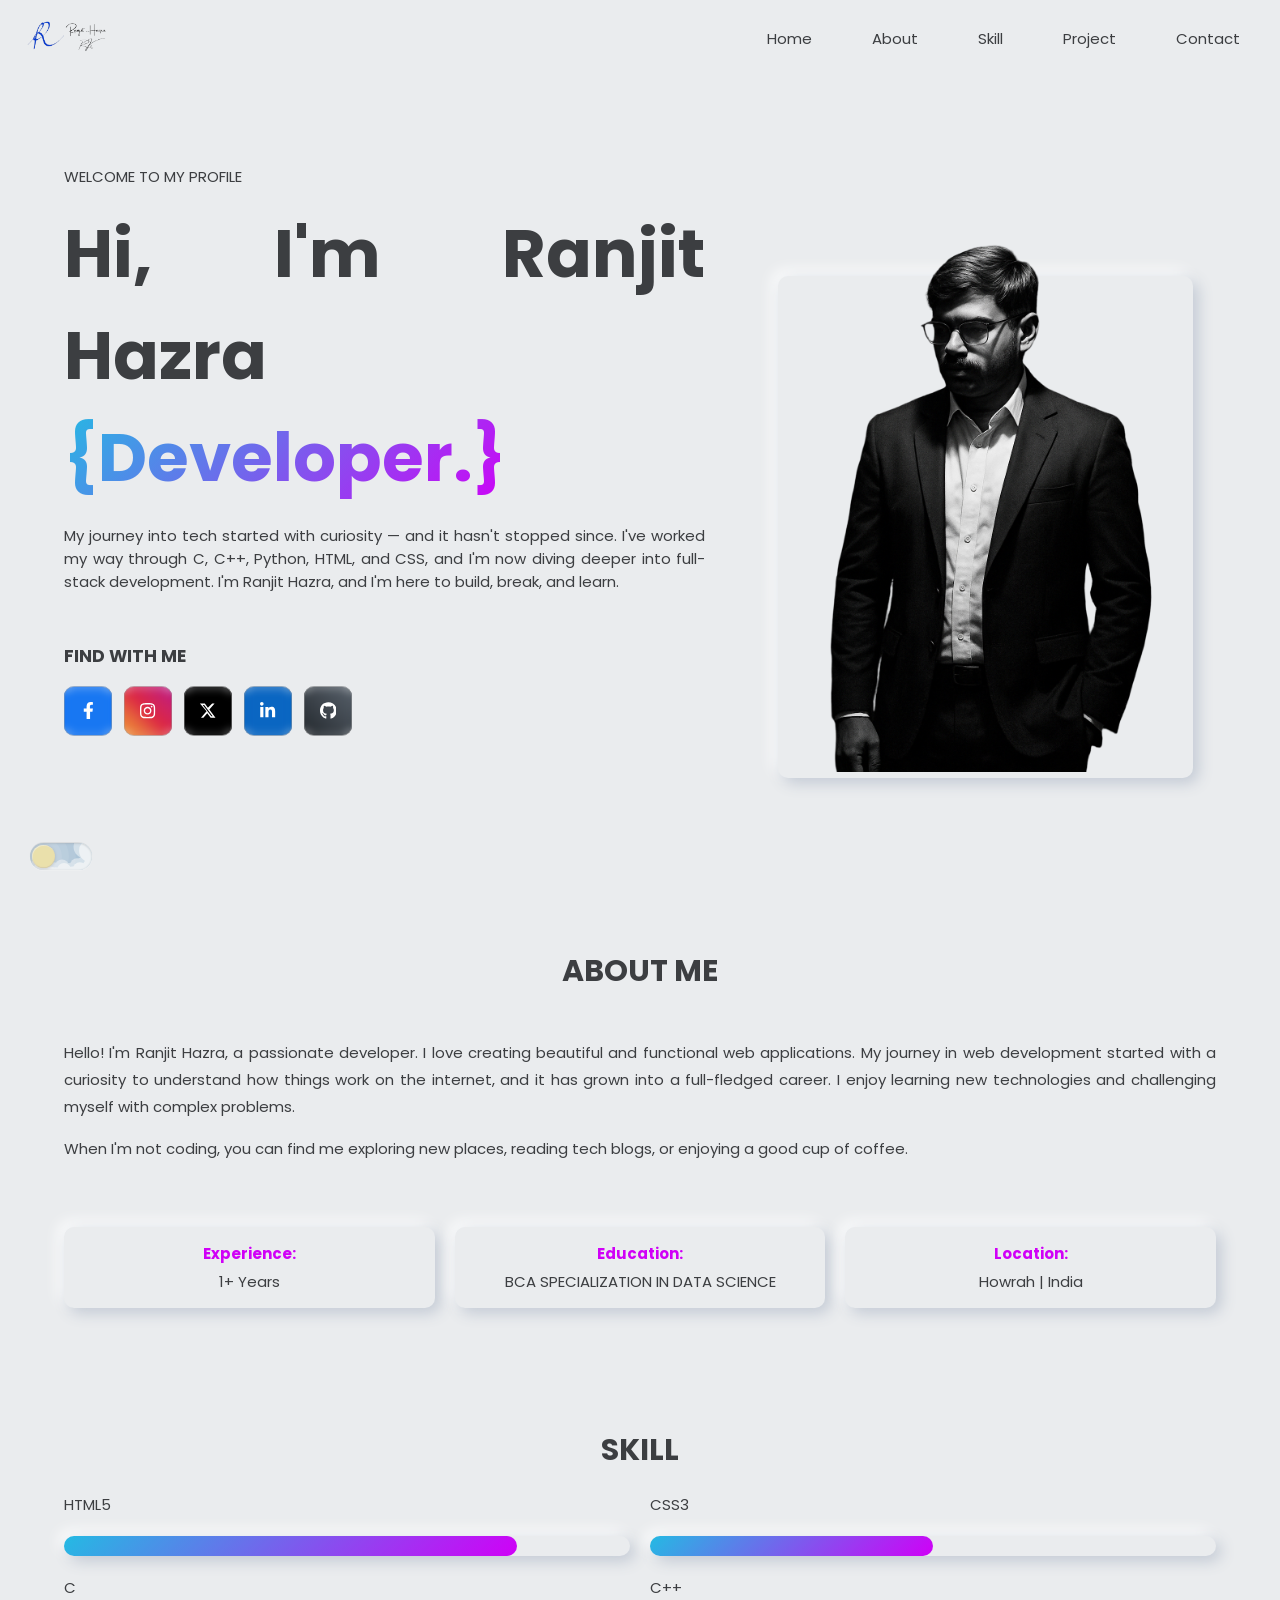
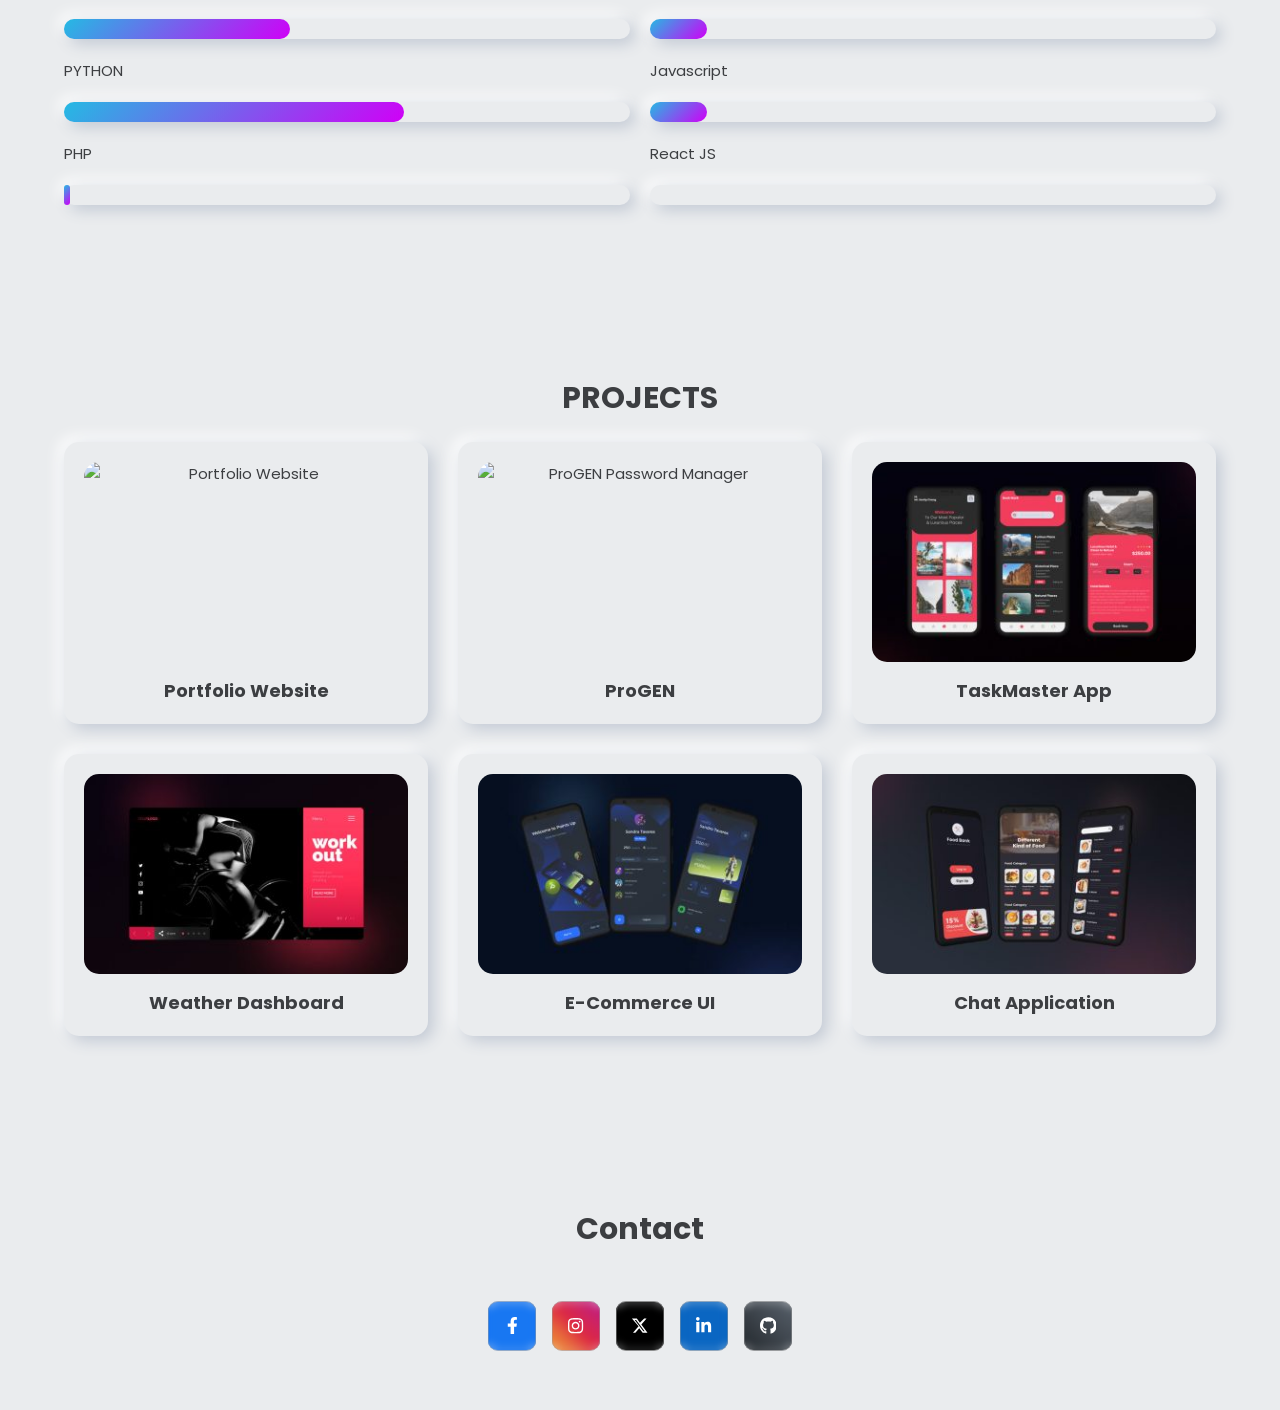
==== portfolio.html @ 5354213b "portfolio" ====
<!DOCTYPE html>
<html lang="en">

<head>
    <meta charset="UTF-8">
    <meta http-equiv="X-UA-Compatible" content="IE=edge">
    <meta name="viewport" content="width=device-width, initial-scale=1.0">
    <title>Ranjit Hazra|Portfolio</title>
    <link rel="stylesheet" href="style.css">
    <link rel="stylesheet" href="https://cdnjs.cloudflare.com/ajax/libs/font-awesome/6.3.0/css/all.min.css">
    <link href="https://unpkg.com/aos@2.3.1/dist/aos.css" rel="stylesheet">
</head>

<body>
    <!-- Preloader -->
    <div id="preloader">
        <div class="loader-wrapper">
          <span class="loader-letter">G</span>
          <span class="loader-letter">e</span>
          <span class="loader-letter">n</span>
          <span class="loader-letter">e</span>
          <span class="loader-letter">r</span>
          <span class="loader-letter">a</span>
          <span class="loader-letter">t</span>
          <span class="loader-letter">i</span>
          <span class="loader-letter">n</span>
          <span class="loader-letter">g</span>

          <div class="loader"></div>
        </div>
    </div>

    <!-- Theme Toggle -->
    <div class="theme-toggle-wrapper">
        <label class="theme-switch">
          <input type="checkbox" class="theme-switch__checkbox" id="theme-checkbox">
          <div class="theme-switch__container">
            <div class="theme-switch__clouds"></div>
            <div class="theme-switch__stars-container">
              <svg xmlns="http://www.w3.org/2000/svg" viewBox="0 0 144 55" fill="none">
                <path fill-rule="evenodd" clip-rule="evenodd" d="M135.831 3.00688C135.055 3.85027 134.111 4.29946 133 4.35447C134.111 4.40947 135.055 4.85867 135.831 5.71123C136.607 6.55462 136.996 7.56303 136.996 8.72727C136.996 7.95722 137.172 7.25134 137.525 6.59129C137.886 5.93124 138.372 5.39954 138.98 5.00535C139.598 4.60199 140.268 4.39114 141 4.35447C139.88 4.2903 138.936 3.85027 138.16 3.00688C137.384 2.16348 136.996 1.16425 136.996 0C136.996 1.16425 136.607 2.16348 135.831 3.00688ZM31 23.3545C32.1114 23.2995 33.0551 22.8503 33.8313 22.0069C34.6075 21.1635 34.9956 20.1642 34.9956 19C34.9956 20.1642 35.3837 21.1635 36.1599 22.0069C36.9361 22.8503 37.8798 23.2903 39 23.3545C38.2679 23.3911 37.5976 23.602 36.9802 24.0053C36.3716 24.3995 35.8864 24.9312 35.5248 25.5913C35.172 26.2513 34.9956 26.9572 34.9956 27.7273C34.9956 26.563 34.6075 25.5546 33.8313 24.7112C33.0551 23.8587 32.1114 23.4095 31 23.3545ZM0 36.3545C1.11136 36.2995 2.05513 35.8503 2.83131 35.0069C3.6075 34.1635 3.99559 33.1642 3.99559 32C3.99559 33.1642 4.38368 34.1635 5.15987 35.0069C5.93605 35.8503 6.87982 36.2903 8 36.3545C7.26792 36.3911 6.59757 36.602 5.98015 37.0053C5.37155 37.3995 4.88644 37.9312 4.52481 38.5913C4.172 39.2513 3.99559 39.9572 3.99559 40.7273C3.99559 39.563 3.6075 38.5546 2.83131 37.7112C2.05513 36.8587 1.11136 36.4095 0 36.3545ZM56.8313 24.0069C56.0551 24.8503 55.1114 25.2995 54 25.3545C55.1114 25.4095 56.0551 25.8587 56.8313 26.7112C57.6075 27.5546 57.9956 28.563 57.9956 29.7273C57.9956 28.9572 58.172 28.2513 58.5248 27.5913C58.8864 26.9312 59.3716 26.3995 59.9802 26.0053C60.5976 25.602 61.2679 25.3911 62 25.3545C60.8798 25.2903 59.9361 24.8503 59.1599 24.0069C58.3837 23.1635 57.9956 22.1642 57.9956 21C57.9956 22.1642 57.6075 23.1635 56.8313 24.0069ZM81 25.3545C82.1114 25.2995 83.0551 24.8503 83.8313 24.0069C84.6075 23.1635 84.9956 22.1642 84.9956 21C84.9956 22.1642 85.3837 23.1635 86.1599 24.0069C86.9361 24.8503 87.8798 25.2903 89 25.3545C88.2679 25.3911 87.5976 25.602 86.9802 26.0053C86.3716 26.3995 85.8864 26.9312 85.5248 27.5913C85.172 28.2513 84.9956 28.9572 84.9956 29.7273C84.9956 28.563 84.6075 27.5546 83.8313 26.7112C83.0551 25.8587 82.1114 25.4095 81 25.3545ZM136 36.3545C137.111 36.2995 138.055 35.8503 138.831 35.0069C139.607 34.1635 139.996 33.1642 139.996 32C139.996 33.1642 140.384 34.1635 141.16 35.0069C141.936 35.8503 142.88 36.2903 144 36.3545C143.268 36.3911 142.598 36.602 141.98 37.0053C141.372 37.3995 140.886 37.9312 140.525 38.5913C140.172 39.2513 139.996 39.9572 139.996 40.7273C139.996 39.563 139.607 38.5546 138.831 37.7112C138.055 36.8587 137.111 36.4095 136 36.3545ZM101.831 49.0069C101.055 49.8503 100.111 50.2995 99 50.3545C100.111 50.4095 101.055 50.8587 101.831 51.7112C102.607 52.5546 102.996 53.563 102.996 54.7273C102.996 53.9572 103.172 53.2513 103.525 52.5913C103.886 51.9312 104.372 51.3995 104.98 51.0053C105.598 50.602 106.268 50.3911 107 50.3545C105.88 50.2903 104.936 49.8503 104.16 49.0069C103.384 48.1635 102.996 47.1642 102.996 46C102.996 47.1642 102.607 48.1635 101.831 49.0069Z" fill="currentColor"></path>
              </svg>
            </div>
            <div class="theme-switch__circle-container">
              <div class="theme-switch__sun-moon-container">
                <div class="theme-switch__moon">
                  <div class="theme-switch__spot"></div>
                  <div class="theme-switch__spot"></div>
                  <div class="theme-switch__spot"></div>
                </div>
              </div>
            </div>
          </div>
        </label>
    </div>

    <header>
        <div class="logo">
            <img src="Ranjit_Hazra_RK__Flyers__Landscape__-removebg-preview.png"
                alt="logo">
        </div>
        <div class="navDiv">
            <label for="menu">
                <i class="fa-solid fa-bars"></i>
            </label>
        </div>
        <input type="checkbox" id="menu">
        <ul class="nav">
            <label for="menu">
                <i class="fa-solid fa-xmark"></i>
            </label>
            <li><a href="#home">Home</a></li>
            <li><a href="#about">About</a></li>
            <li><a href="#skill">Skill</a></li>
            <li><a href="#project">Project</a></li>
            <li><a href="#contact">Contact</a></li>
        </ul>
    </header>

    <div class="container">
        <div class="banner" id="home">
            <div class="content">
                <p>WELCOME TO MY PROFILE</p>
                <h1>
                    Hi, I'm Ranjit Hazra <br />
                    <div class="gradientText">
                        <div class="job" data-job1="{Developer.}" data-job2="{BackEnd.}" data-job3="{FrontEnd.}"></div>
                    </div>
                </h1>
                <p>
                    My journey into tech started with curiosity — and it hasn't stopped since. I've worked my way through C, C++, Python, HTML, and CSS, and I'm now diving deeper into full-stack development. I'm Ranjit Hazra, and I'm here to build, break, and learn.
                </p>
                <div class="find">
                    <h3>FIND WITH ME</h3>
                    <div class="social-buttons">

                        <!-- Facebook -->
                        <a href="https://www.facebook.com/profile.php?id=100039845799332" target="_blank">
                            <button class="SBtn fb">
                                <span class="sCont">
                                    <svg fill="white" viewBox="0 0 320 512" height="1.3em" xmlns="http://www.w3.org/2000/svg">
                                        <path d="M279.14 288l14.22-92.66h-88.91V133.47c0-25.35 12.42-50.06 52.24-50.06H293V6.26S259.5 0 227.36 0c-73.22 0-121.08 44.38-121.08 124.72v70.62H22.89V288h83.39v224h102.77V288z"/>
                                    </svg>
                                </span>
                                <span class="sBG"></span>
                            </button>
                        </a>

                        <!-- Instagram -->
                        <a href="https://www.instagram.com/rednarock" target="_blank">
                            <button class="SBtn ig">
                                <span class="sCont">
                                    <svg fill="white" viewBox="0 0 448 512" height="1.3em" xmlns="http://www.w3.org/2000/svg">
                                        <path d="M224.1 141c-63.6 0-114.9 51.3-114.9 114.9s51.3 114.9 114.9 114.9S339 319.5 339 255.9 287.7 141 224.1 141zm0 189.6c-41.1 0-74.7-33.5-74.7-74.7s33.5-74.7 74.7-74.7 74.7 33.5 74.7 74.7-33.6 74.7-74.7 74.7zm146.4-194.3c0 14.9-12 26.8-26.8 26.8-14.9 0-26.8-12-26.8-26.8s12-26.8 26.8-26.8 26.8 12 26.8 26.8zm76.1 27.2c-1.7-35.9-9.9-67.7-36.2-93.9-26.2-26.2-58-34.4-93.9-36.2-37-2.1-147.9-2.1-184.9 0-35.8 1.7-67.6 9.9-93.9 36.1s-34.4 58-36.2 93.9c-2.1 37-2.1 147.9 0 184.9 1.7 35.9 9.9 67.7 36.2 93.9s58 34.4 93.9 36.2c37 2.1 147.9 2.1 184.9 0 35.9-1.7 67.7-9.9 93.9-36.2 26.2-26.2 34.4-58 36.2-93.9 2.1-37 2.1-147.8 0-184.8zM398.8 388c-7.8 19.6-22.9 34.7-42.6 42.6-29.5 11.7-99.5 9-132.1 9s-102.7 2.6-132.1-9c-19.6-7.8-34.7-22.9-42.6-42.6-11.7-29.5-9-99.5-9-132.1s-2.6-102.7 9-132.1c7.8-19.6 22.9-34.7 42.6-42.6 29.5-11.7 99.5-9 132.1-9s102.7-2.6 132.1 9c19.6 7.8 34.7 22.9 42.6 42.6 11.7 29.5 9 99.5 9 132.1s2.7 102.7-9 132.1z"/>
                                    </svg>
                                </span>
                                <span class="sBG"></span>
                            </button>
                        </a>

                        <!-- X (Twitter) -->
                        <a href="https://x.com/anyuse069" target="_blank">
                            <button class="SBtn xtwt">
                                <span class="sCont">
                                    <svg fill="white" viewBox="0 0 24 24" height="1.3em" xmlns="http://www.w3.org/2000/svg">
                                        <path d="M18.244 2.25h3.308l-7.227 8.26 8.502 11.24H16.17l-4.714-6.231-5.401 6.231H2.744l7.73-8.835L1.254 2.25H8.08l4.253 5.622 5.911-5.622zm-1.161 17.52h1.833L7.084 4.126H5.117z"/>
                                    </svg>
                                </span>
                                <span class="sBG"></span>
                            </button>
                        </a>

                        <!-- LinkedIn -->
                        <a href="https://www.linkedin.com/in/ranjit-hazra-64b341323" target="_blank">
                            <button class="SBtn li">
                                <span class="sCont">
                                    <svg fill="white" viewBox="0 0 448 512" height="1.3em" xmlns="http://www.w3.org/2000/svg">
                                        <path d="M100.28 448H7.4V148.9h92.88zM53.79 108.1C24.09 108.1 0 83.5 0 53.8a53.79 53.79 0 0 1 107.58 0c0 29.7-24.1 54.3-53.79 54.3zM447.9 448h-92.68V302.4c0-34.7-.7-79.2-48.29-79.2-48.29 0-55.69 37.7-55.69 76.7V448h-92.78V148.9h89.08v40.8h1.3c12.4-23.5 42.69-48.3 87.88-48.3 94 0 111.28 61.9 111.28 142.3V448z"/>
                                    </svg>
                                </span>
                                <span class="sBG"></span>
                            </button>
                        </a>

                        <!-- GitHub -->
                        <a href="https://github.com/rednarock016" target="_blank">
                            <button class="SBtn gh">
                                <span class="sCont">
                                    <svg fill="white" viewBox="0 0 496 512" height="1.3em" xmlns="http://www.w3.org/2000/svg">
                                        <path d="M165.9 397.4c0 2-2.3 3.6-5.2 3.6-3.3.3-5.6-1.3-5.6-3.6 0-2 2.3-3.6 5.2-3.6 3-.3 5.6 1.3 5.6 3.6zm-31.1-4.5c-.7 2 1.3 4.3 4.3 4.9 2.6 1 5.6 0 6.2-2s-1.3-4.3-4.3-5.2c-2.6-.7-5.5.3-6.2 2.3zm44.2-1.7c-2.9.7-4.9 2.6-4.6 4.9.3 2 2.9 3.3 5.9 2.6 2.9-.7 4.9-2.6 4.6-4.6-.3-1.9-3-3.2-5.9-2.9zM244.8 8C106.1 8 0 113.3 0 252c0 110.9 69.8 205.8 169.5 239.2 12.8 2.3 17.3-5.6 17.3-12.1 0-6.2-.3-40.4-.3-61.4 0 0-70 15-84.7-29.8 0 0-11.4-29.1-27.8-36.6 0 0-22.9-15.7 1.6-15.4 0 0 24.9 2 38.6 25.8 21.9 38.6 58.6 27.5 72.9 20.9 2.3-16 8.8-27.1 16-33.7-55.9-6.2-112.3-14.3-112.3-110.5 0-27.5 7.6-41.3 23.6-58.9-2.6-6.5-11.1-33.3 2.6-67.9 20.9-6.5 69 27 69 27 20-5.6 41.5-8.5 62.8-8.5s42.8 2.9 62.8 8.5c0 0 48.1-33.6 69-27 13.7 34.7 5.2 61.4 2.6 67.9 16 17.7 25.8 31.5 25.8 58.9 0 96.5-58.9 104.2-114.8 110.5 9.2 7.9 17 22.9 17 46.4 0 33.7-.3 75.4-.3 83.6 0 6.5 4.6 14.4 17.3 12.1C428.2 457.8 496 362.9 496 252 496 113.3 383.5 8 244.8 8z"/>
                                    </svg>
                                </span>
                                <span class="sBG"></span>
                            </button>
                        </a>

                    </div>
                </div>
            </div>
            <div class="avatar">
                <img src="Profile pic.png" alt="Profile image">
            </div>
        </div>

        <div id="about" class="about-section">
            <h1 class="title">ABOUT ME</h1>
            <div class="about-content">
                <div class="about-text">
                    <p>
                        Hello! I'm Ranjit Hazra, a passionate developer. I love creating beautiful and functional web applications. 
                        My journey in web development started with a curiosity to understand how things work on the internet, 
                        and it has grown into a full-fledged career. I enjoy learning new technologies and challenging myself with complex problems.
                    </p>
                    <p>
                        When I'm not coding, you can find me exploring new places, reading tech blogs, or enjoying a good cup of coffee.
                    </p>
                </div>
                <div class="about-details">
                    <div class="detail-item">
                        <strong>Experience:</strong> <span>1+ Years</span>
                    </div>
                    <div class="detail-item">
                        <strong>Education:</strong> <span>BCA SPECIALIZATION IN DATA SCIENCE</span>
                    </div>
                    <div class="detail-item">
                        <strong>Location:</strong> <span>Howrah | India</span>
                    </div>
                </div>
            </div>
        </div>

        <div id="skill">
            <h1 class="title">SKILL</h1>
            <div class="listSkill">
                <div class="item">
                    <div class="name">HTML5</div>
                    <div class="evaluate" style="--point:80%"></div>
                </div>
                <div class="item">
                    <div class="name">CSS3</div>
                    <div class="evaluate" style="--point:50%"></div>
                </div>
                <div class="item">
                    <div class="name">C</div>
                    <div class="evaluate" style="--point:40%"></div>
                </div>
                <div class="item">
                    <div class="name">C++</div>
                    <div class="evaluate" style="--point:10%"></div>
                </div>
                <div class="item">
                    <div class="name">PYTHON</div>
                    <div class="evaluate" style="--point:60%"></div>
                </div>
                <div class="item">
                    <div class="name">Javascript</div>
                    <div class="evaluate" style="--point:10%"></div>
                </div>
                <div class="item">
                    <div class="name">PHP</div>
                    <div class="evaluate" style="--point:01%"></div>
                </div>
                <div class="item">
                    <div class="name">React JS</div>
                    <div class="evaluate" style="--point:00%"></div>
                </div>
            </div>
        </div>
        <div id="project" data-aos="fade-up">
            <h1 class="title">PROJECTS</h1>
            <div class="listProject">
                <div class="item" data-aos="zoom-in" data-aos-delay="100">
                    <img src="Prortfolio website.png" alt="Portfolio Website">
                    <div class="name">Portfolio Website</div>
                    <div class="overlay">
                        <p class="project-desc">A personal portfolio built to showcase my skills and projects.</p>
                        <div class="tech-stack">
                            <span>HTML5</span>
                            <span>CSS3</span>
                            <span>JS</span>
                        </div>
                        <div class="project-links">
                            <a href="#" target="_blank"><i class="fa-solid fa-arrow-up-right-from-square"></i></a>
                            <a href="#" target="_blank"><i class="fa-brands fa-github"></i></a>
                        </div>
                    </div>
                </div>
                <div class="item" data-aos="zoom-in" data-aos-delay="200">
                    <img src="ProGEN.png" alt="ProGEN Password Manager">
                    <div class="name">ProGEN</div>
                    <div class="overlay">
                        <p class="project-desc">A secure password generator and manager to safely store your credentials.</p>
                        <div class="tech-stack">
                            <span>Python</span>
                            <span>HTml</span><br>
                            <span>CSS</span>
                            <span>JavaScript</span>
                            <span>Flask</span>
                        </div>
                        <div class="project-links">
                            <a href="#" target="_blank"><i class="fa-solid fa-arrow-up-right-from-square"></i></a>
                            <a href="#" target="_blank"><i class="fa-brands fa-github"></i></a>
                        </div>
                    </div>
                </div>
                <div class="item" data-aos="zoom-in" data-aos-delay="300">
                    <img src="img3.jpg" alt="TaskMaster App">
                    <div class="name">TaskMaster App</div>
                    <div class="overlay">
                        <p class="project-desc">A productivity app to manage daily tasks efficiently.</p>
                        <div class="tech-stack">
                            <span>Python</span>
                            <span>Django</span>
                        </div>
                        <div class="project-links">
                            <a href="#" target="_blank"><i class="fa-solid fa-arrow-up-right-from-square"></i></a>
                            <a href="#" target="_blank"><i class="fa-brands fa-github"></i></a>
                        </div>
                    </div>
                </div>
                <div class="item" data-aos="zoom-in" data-aos-delay="400">
                    <img src="img4.jpg" alt="Weather Dashboard">
                    <div class="name">Weather Dashboard</div>
                    <div class="overlay">
                        <p class="project-desc">Real-time weather application consuming public APIs.</p>
                        <div class="tech-stack">
                            <span>JavaScript</span>
                            <span>API</span>
                        </div>
                        <div class="project-links">
                            <a href="#" target="_blank"><i class="fa-solid fa-arrow-up-right-from-square"></i></a>
                            <a href="#" target="_blank"><i class="fa-brands fa-github"></i></a>
                        </div>
                    </div>
                </div>
                <div class="item" data-aos="zoom-in" data-aos-delay="500">
                    <img src="img5.jpg" alt="E-Commerce UI">
                    <div class="name">E-Commerce UI</div>
                    <div class="overlay">
                        <p class="project-desc">Modern and responsive frontend for an online store.</p>
                        <div class="tech-stack">
                            <span>HTML5</span>
                            <span>Tailwind</span>
                        </div>
                        <div class="project-links">
                            <a href="#" target="_blank"><i class="fa-solid fa-arrow-up-right-from-square"></i></a>
                            <a href="#" target="_blank"><i class="fa-brands fa-github"></i></a>
                        </div>
                    </div>
                </div>
                <div class="item" data-aos="zoom-in" data-aos-delay="600">
                    <img src="img6.jpg" alt="Chat Application">
                    <div class="name">Chat Application</div>
                    <div class="overlay">
                        <p class="project-desc">Real-time messaging platform with web sockets.</p>
                        <div class="tech-stack">
                            <span>React</span>
                            <span>Socket.IO</span>
                        </div>
                        <div class="project-links">
                            <a href="#" target="_blank"><i class="fa-solid fa-arrow-up-right-from-square"></i></a>
                            <a href="#" target="_blank"><i class="fa-brands fa-github"></i></a>
                        </div>
                    </div>
                </div>
            </div>
        </div>
        <div id="contact">
            <h1 class="title">Contact</h1>
            <div class="contact-social">

                <!-- Facebook -->
                <a href="https://www.facebook.com/profile.php?id=100039845799332" target="_blank">
                    <button class="SBtn fb">
                        <span class="sCont">
                            <svg fill="white" viewBox="0 0 320 512" height="1.3em" xmlns="http://www.w3.org/2000/svg">
                                <path d="M279.14 288l14.22-92.66h-88.91V133.47c0-25.35 12.42-50.06 52.24-50.06H293V6.26S259.5 0 227.36 0c-73.22 0-121.08 44.38-121.08 124.72v70.62H22.89V288h83.39v224h102.77V288z"/>
                            </svg>
                        </span>
                        <span class="sBG"></span>
                    </button>
                </a>

                <!-- Instagram -->
                <a href="https://www.instagram.com/rednarock" target="_blank">
                    <button class="SBtn ig">
                        <span class="sCont">
                            <svg fill="white" viewBox="0 0 448 512" height="1.3em" xmlns="http://www.w3.org/2000/svg">
                                <path d="M224.1 141c-63.6 0-114.9 51.3-114.9 114.9s51.3 114.9 114.9 114.9S339 319.5 339 255.9 287.7 141 224.1 141zm0 189.6c-41.1 0-74.7-33.5-74.7-74.7s33.5-74.7 74.7-74.7 74.7 33.5 74.7 74.7-33.6 74.7-74.7 74.7zm146.4-194.3c0 14.9-12 26.8-26.8 26.8-14.9 0-26.8-12-26.8-26.8s12-26.8 26.8-26.8 26.8 12 26.8 26.8zm76.1 27.2c-1.7-35.9-9.9-67.7-36.2-93.9-26.2-26.2-58-34.4-93.9-36.2-37-2.1-147.9-2.1-184.9 0-35.8 1.7-67.6 9.9-93.9 36.1s-34.4 58-36.2 93.9c-2.1 37-2.1 147.9 0 184.9 1.7 35.9 9.9 67.7 36.2 93.9s58 34.4 93.9 36.2c37 2.1 147.9 2.1 184.9 0 35.9-1.7 67.7-9.9 93.9-36.2 26.2-26.2 34.4-58 36.2-93.9 2.1-37 2.1-147.8 0-184.8zM398.8 388c-7.8 19.6-22.9 34.7-42.6 42.6-29.5 11.7-99.5 9-132.1 9s-102.7 2.6-132.1-9c-19.6-7.8-34.7-22.9-42.6-42.6-11.7-29.5-9-99.5-9-132.1s-2.6-102.7 9-132.1c7.8-19.6 22.9-34.7 42.6-42.6 29.5-11.7 99.5-9 132.1-9s102.7-2.6 132.1 9c19.6 7.8 34.7 22.9 42.6 42.6 11.7 29.5 9 99.5 9 132.1s2.7 102.7-9 132.1z"/>
                            </svg>
                        </span>
                        <span class="sBG"></span>
                    </button>
                </a>

                <!-- X (Twitter) -->
                <a href="https://x.com/anyuse069" target="_blank">
                    <button class="SBtn xtwt">
                        <span class="sCont">
                            <svg fill="white" viewBox="0 0 24 24" height="1.3em" xmlns="http://www.w3.org/2000/svg">
                                <path d="M18.244 2.25h3.308l-7.227 8.26 8.502 11.24H16.17l-4.714-6.231-5.401 6.231H2.744l7.73-8.835L1.254 2.25H8.08l4.253 5.622 5.911-5.622zm-1.161 17.52h1.833L7.084 4.126H5.117z"/>
                            </svg>
                        </span>
                        <span class="sBG"></span>
                    </button>
                </a>

                <!-- LinkedIn -->
                <a href="https://www.linkedin.com/in/ranjit-hazra-64b341323" target="_blank">
                    <button class="SBtn li">
                        <span class="sCont">
                            <svg fill="white" viewBox="0 0 448 512" height="1.3em" xmlns="http://www.w3.org/2000/svg">
                                <path d="M100.28 448H7.4V148.9h92.88zM53.79 108.1C24.09 108.1 0 83.5 0 53.8a53.79 53.79 0 0 1 107.58 0c0 29.7-24.1 54.3-53.79 54.3zM447.9 448h-92.68V302.4c0-34.7-.7-79.2-48.29-79.2-48.29 0-55.69 37.7-55.69 76.7V448h-92.78V148.9h89.08v40.8h1.3c12.4-23.5 42.69-48.3 87.88-48.3 94 0 111.28 61.9 111.28 142.3V448z"/>
                            </svg>
                        </span>
                        <span class="sBG"></span>
                    </button>
                </a>

                <!-- GitHub -->
                <a href="https://github.com/rednarock016" target="_blank">
                    <button class="SBtn gh">
                        <span class="sCont">
                            <svg fill="white" viewBox="0 0 496 512" height="1.3em" xmlns="http://www.w3.org/2000/svg">
                                <path d="M165.9 397.4c0 2-2.3 3.6-5.2 3.6-3.3.3-5.6-1.3-5.6-3.6 0-2 2.3-3.6 5.2-3.6 3-.3 5.6 1.3 5.6 3.6zm-31.1-4.5c-.7 2 1.3 4.3 4.3 4.9 2.6 1 5.6 0 6.2-2s-1.3-4.3-4.3-5.2c-2.6-.7-5.5.3-6.2 2.3zm44.2-1.7c-2.9.7-4.9 2.6-4.6 4.9.3 2 2.9 3.3 5.9 2.6 2.9-.7 4.9-2.6 4.6-4.6-.3-1.9-3-3.2-5.9-2.9zM244.8 8C106.1 8 0 113.3 0 252c0 110.9 69.8 205.8 169.5 239.2 12.8 2.3 17.3-5.6 17.3-12.1 0-6.2-.3-40.4-.3-61.4 0 0-70 15-84.7-29.8 0 0-11.4-29.1-27.8-36.6 0 0-22.9-15.7 1.6-15.4 0 0 24.9 2 38.6 25.8 21.9 38.6 58.6 27.5 72.9 20.9 2.3-16 8.8-27.1 16-33.7-55.9-6.2-112.3-14.3-112.3-110.5 0-27.5 7.6-41.3 23.6-58.9-2.6-6.5-11.1-33.3 2.6-67.9 20.9-6.5 69 27 69 27 20-5.6 41.5-8.5 62.8-8.5s42.8 2.9 62.8 8.5c0 0 48.1-33.6 69-27 13.7 34.7 5.2 61.4 2.6 67.9 16 17.7 25.8 31.5 25.8 58.9 0 96.5-58.9 104.2-114.8 110.5 9.2 7.9 17 22.9 17 46.4 0 33.7-.3 75.4-.3 83.6 0 6.5 4.6 14.4 17.3 12.1C428.2 457.8 496 362.9 496 252 496 113.3 383.5 8 244.8 8z"/>
                            </svg>
                        </span>
                        <span class="sBG"></span>
                    </button>
                </a>

            </div>
        </div>
    </div>

    <!-- Back to Top Button -->
    <a href="#home" id="back-to-top" class="back-to-top">
        <i class="fa-solid fa-arrow-up"></i>
    </a>

    <!-- AOS JS -->
    <script src="https://unpkg.com/aos@2.3.1/dist/aos.js"></script>
    <!-- Custom Scripts -->
    <script>
        // Initialize AOS
        AOS.init({
            duration: 800,
            once: true,
            offset: 100,
        });

        // Preloader
        window.addEventListener('load', () => {
            const preloader = document.getElementById('preloader');
            if(preloader) {
                preloader.style.opacity = '0';
                setTimeout(() => {
                    preloader.style.display = 'none';
                }, 500);
            }
        });

        // Theme Toggle Logic
        const themeCheckbox = document.getElementById('theme-checkbox');
        
        // Determine saved theme or default
        const savedTheme = localStorage.getItem('theme');
        if (savedTheme === 'dark') {
            document.body.classList.add('dark-mode');
            themeCheckbox.checked = true;
        }

        themeCheckbox.addEventListener('change', () => {
            document.body.classList.toggle('dark-mode');
            if (document.body.classList.contains('dark-mode')) {
                localStorage.setItem('theme', 'dark');
            } else {
                localStorage.setItem('theme', 'light');
            }
        });

        // Back to Top Button visibility
        const backToTopBtn = document.getElementById('back-to-top');
        window.addEventListener('scroll', () => {
            if (window.scrollY > 300) {
                backToTopBtn.classList.add('show');
            } else {
                backToTopBtn.classList.remove('show');
            }
        });
    </script>
</body>

</html>
---- style.css ----
@import url('https://fonts.googleapis.com/css2?family=Poppins:wght@200;300;400;500;600&display=swap');
html{
    scroll-behavior: smooth;
}
:root{
    --light: #eaecee;
    --color-text: #3c3e41;
    --box-shadow: 
    5px 5px 15px #c1c8d3, 
    -5px -5px 15px #ffffff;
    --gradient-bg: linear-gradient(-45deg, #D000F7, #24BAE3);
}
.dark-mode {
    --light: #1e1e24;
    --color-text: #faf8f8;
    --box-shadow: 
    5px 5px 15px #141418, 
    -5px -5px 15px #282830;
    --gradient-bg: linear-gradient(-45deg, #FF007A, #7928CA);
}
a{
    color: var(--color-text);
    text-decoration: none;
}
body{
    margin: 0;
    background-color: var(--light);
    color: var(--color-text);
    font-family: 'Poppins', sans-serif;
    font-size: 15px;
}
header{
    position: fixed;
    top: 0;
    width: calc(100% - 20px);
    padding: 10px;
    border-bottom: 1px solid var(--light);
    display: grid;
    grid-template-columns: 30% 70%;
    background-color: var(--light);
    z-index: 1;
}
header .logo img{
    height: 50px;
}
header ul{
    margin: 0;
    list-style: none;
    display: flex;
    height: 100%;
    justify-content: end;
    align-items: center;
}
header ul li{
    padding: 0 30px;
}
.container{
    width: 1200px;
    max-width: 90%;
    margin: auto;
}
.banner{
    margin-top: 150px;
    display: grid;
    grid-template-columns: 60% 40%;
    border-bottom: 1px solid var(--light);
    padding-bottom: 50px;
}
.banner .content{
    text-align: justify;
    padding-right: 50px;
}
.banner .content h1{
    font-size: 4.5em;
    margin: 0;
}
.gradientText{
  display: inline-block;
    background: var(--gradient-bg);
  -webkit-background-clip: text;
  background-clip: text;
  -webkit-text-fill-color: transparent;
}
.job{
   display: inline-block;
}
.job::before{
    content: attr(data-job1);
    overflow: hidden;
    display: inline-flex;
    animation: effectText 1s linear infinite alternate,
    changeText 6s linear infinite;
}
@keyframes effectText{
    from{
        max-width: 0;
    }
    to{
        max-width: 500px;
    }
}
@keyframes changeText{
    0%, 33% {
    content: attr(data-job1);
  }
  34%, 66% {
    content: attr(data-job2);
  }
  67%, 100% {
    content: attr(data-job3);
  }
}
.find{
    margin-top: 50px;
}
.find ul{
    padding: 0;
    list-style: none;
    display: flex;
}
.find ul li{
    width: 50px;
    height: 50px;
    box-shadow: var(--box-shadow);
    margin: 10px;
    border-radius: 10px;
    display: flex;
    justify-content: center;
    align-items: center;
    cursor: pointer;
    transition: 0.5s;
}
.find ul li:hover{
    color: #fff;
    background-image: var(--gradient-bg);
}
.banner .avatar{
    position:relative;
    height: max-content;
    text-align: center;
}
.banner .avatar::before{
    position: absolute;
    width: 90%;
    height: 80%;
    content: '';
    z-index: -1;
    bottom: 0;
    border-radius: 10px;
    box-shadow: var(--box-shadow);
}
.banner img{
    width: 90%;
}
header .navDiv,
header .nav label,
header input{
    display: none;
}
.title{
    text-align: center;
    padding-top: 100px;
}
.listSkill{
    display: grid;
    grid-template-columns: repeat(2, 1fr);
    gap: 20px 20px;
    border-bottom: 1px solid var(--light);
    padding-bottom: 50px;
}
.listSkill .evaluate{
    width: 100%;
    height: 20px;
    box-shadow: var(--box-shadow);
    border-radius: 10px;
    margin-top: 20px;
    position: relative;
}
.listSkill .evaluate::before{
    position: absolute;
    height: 100%;
    width: var(--point);
    background-image: var(--gradient-bg);
    content: '';
    border-radius: 10px;
}
.listProject{
    display: grid;
    grid-template-columns: repeat(3, 1fr);
    gap: 30px;
    border-bottom: 1px solid var(--light);
    padding-bottom: 50px;
}
.listProject .item{
    text-align: center;
    box-shadow: var(--box-shadow);
    padding: 20px;
    border-radius: 15px;
    position: relative;
    overflow: hidden;
    transition: 0.3s;
    display: flex;
    flex-direction: column;
}
.listProject .item img{
    width: 100%;
    border-radius: 15px;
    transition: 0.4s;
    height: 200px;
    object-fit: cover;
}
.listProject .item .name {
    margin-top: 15px;
    font-weight: bold;
    font-size: large;
    z-index: 1;
    position: relative;
}
.listProject .item .overlay {
    position: absolute;
    top: 0; left: 0; width: 100%; height: 100%;
    background: rgba(0, 0, 0, 0.85);
    color: #fff;
    display: flex;
    flex-direction: column;
    justify-content: center;
    align-items: center;
    padding: 20px;
    box-sizing: border-box;
    opacity: 0;
    transition: 0.4s ease-in-out;
    transform: translateY(20px);
}
.listProject .item:hover .overlay {
    opacity: 1;
    transform: translateY(0);
}
.listProject .item:hover img {
    transform: scale(1.05);
}
.project-desc {
    font-size: 0.9rem;
    margin-bottom: 10px;
}
.tech-stack {
    display: flex; gap: 10px; flex-wrap: wrap; justify-content: center; margin-bottom: 15px;
}
.tech-stack span {
    background: var(--gradient-bg);
    padding: 3px 10px;
    border-radius: 20px;
    font-size: 0.75rem;
    font-weight: bold;
    color: #fff;
}
.project-links a {
    color: #fff;
    font-size: 1.5rem;
    margin: 0 10px;
    transition: 0.3s;
}
.project-links a:hover {
    color: #D000F7;
    transform: scale(1.2);
}
.contact{
    padding: 0;
    list-style: none;
    display: flex;
    justify-content: center;
    align-items: center;
    margin-top: 50px;
}
.contact li{
    width: 50px;
    height: 50px;
    margin: 20px;
    box-shadow: var(--box-shadow);
    display: flex;
    justify-content: center;
    align-items: center;
    border-radius: 5px;
    transition: 0.5s;
}
.contact li:hover{
    background-image: var(--gradient-bg);
    color: #fff;
}
/* ── Animated Social Buttons ── */
.social-buttons {
    display: flex;
    flex-wrap: wrap;
    gap: 12px;
    margin-top: 15px;
}
.social-buttons a,
.contact-social a {
    text-decoration: none;
}
.SBtn {
    width: 48px;
    height: 48px;
    display: flex;
    align-items: center;
    justify-content: center;
    border: none;
    background-color: transparent;
    position: relative;
    border-radius: 7px;
    cursor: pointer;
    transition: all .3s;
    padding: 0;
}
.sCont {
    width: 100%;
    height: 100%;
    display: flex;
    align-items: center;
    justify-content: center;
    background-color: transparent;
    backdrop-filter: blur(4px);
    border-radius: 10px;
    transition: all .3s;
    border: 1px solid rgba(156, 156, 156, 0.466);
}
.sBG {
    position: absolute;
    width: 100%;
    height: 100%;
    z-index: -1;
    border-radius: 9px;
    pointer-events: none;
    transition: all .3s;
}
.SBtn:hover .sBG  { transform: rotate(35deg); transform-origin: bottom; }
.SBtn:hover .sCont { background-color: rgba(156, 156, 156, 0.35); }

.SBtn.fb   .sBG  { background: #1877F2; }
.SBtn.ig   .sBG  { background: linear-gradient(45deg, #f09433 0%, #e6683c 25%, #dc2743 50%, #cc2366 75%, #bc1888 100%); }
.SBtn.xtwt .sBG  { background: #000000; }
.SBtn.li   .sBG  { background: #0A66C2; }
.SBtn.gh   .sBG  { background: linear-gradient(45deg, #24292e, #57606a); }

.contact-social {
    display: flex;
    justify-content: center;
    align-items: center;
    flex-wrap: wrap;
    gap: 16px;
    margin-top: 50px;
    padding-bottom: 60px;
}

/* About Section Enhancements */
.about-content {
    display: flex;
    flex-direction: column;
    gap: 30px;
    margin-top: 30px;
}
.about-text {
    line-height: 1.8;
    text-align: justify;
}
.about-details {
    display: flex;
    justify-content: space-between;
    flex-wrap: wrap;
    gap: 20px;
    margin-top: 20px;
}
.detail-item {
    background: var(--light);
    box-shadow: var(--box-shadow);
    padding: 15px 30px;
    border-radius: 10px;
    flex: 1;
    text-align: center;
    min-width: 200px;
}
.detail-item strong {
    display: block;
    margin-bottom: 5px;
    color: #D000F7;
}

/* Preloader */
#preloader {
    position: fixed;
    top: 0; left: 0; width: 100%; height: 100%;
    background: var(--light);
    display: flex;
    justify-content: center;
    align-items: center;
    z-index: 9999;
    transition: opacity 0.5s ease;
}
.loader-wrapper {
  position: relative;
  display: flex;
  align-items: center;
  justify-content: center;
  height: 120px;
  width: auto;
  margin: 2rem;

  font-family: "Poppins", sans-serif;
  font-size: 1.6em;
  font-weight: 600;
  user-select: none;
  color: var(--color-text); /* Updated to use theme variable */

  scale: 2;
}

.loader {
  position: absolute;
  top: 0;
  left: 0;
  height: 100%;
  width: 100%;
  z-index: 1;

  background-color: transparent;
  mask: repeating-linear-gradient(
    90deg,
    transparent 0,
    transparent 6px,
    black 6px,
    black 9px
  );
  -webkit-mask: repeating-linear-gradient(
    90deg,
    transparent 0,
    transparent 6px,
    black 6px,
    black 9px
  );
}

.loader::after {
  content: "";
  position: absolute;
  top: 0;
  left: 0;
  width: 100%;
  height: 100%;

  background-image: radial-gradient(circle at 50% 50%, #ff0 0%, transparent 50%),
    radial-gradient(circle at 45% 45%, #f00 0%, transparent 45%),
    radial-gradient(circle at 55% 55%, #0ff 0%, transparent 45%),
    radial-gradient(circle at 45% 55%, #0f0 0%, transparent 45%),
    radial-gradient(circle at 55% 45%, #00f 0%, transparent 45%);
  mask: radial-gradient(
    circle at 50% 50%,
    transparent 0%,
    transparent 10%,
    black 25%
  );
  -webkit-mask: radial-gradient(
    circle at 50% 50%,
    transparent 0%,
    transparent 10%,
    black 25%
  );
  animation:
    transform-animation 2s infinite alternate,
    opacity-animation 4s infinite;
  animation-timing-function: cubic-bezier(0.6, 0.8, 0.5, 1);
}

@keyframes transform-animation {
  0% {
    transform: translate(-55%);
  }
  100% {
    transform: translate(55%);
  }
}

@keyframes opacity-animation {
  0%,
  100% {
    opacity: 0;
  }
  15% {
    opacity: 1;
  }
  65% {
    opacity: 0;
  }
}

.loader-letter {
  display: inline-block;
  opacity: 0;
  animation: loader-letter-anim 4s infinite linear;
  z-index: 2;
}

.loader-letter:nth-child(1) {
  animation-delay: 0.1s;
}
.loader-letter:nth-child(2) {
  animation-delay: 0.205s;
}
.loader-letter:nth-child(3) {
  animation-delay: 0.31s;
}
.loader-letter:nth-child(4) {
  animation-delay: 0.415s;
}
.loader-letter:nth-child(5) {
  animation-delay: 0.521s;
}
.loader-letter:nth-child(6) {
  animation-delay: 0.626s;
}
.loader-letter:nth-child(7) {
  animation-delay: 0.731s;
}
.loader-letter:nth-child(8) {
  animation-delay: 0.837s;
}
.loader-letter:nth-child(9) {
  animation-delay: 0.942s;
}
.loader-letter:nth-child(10) {
  animation-delay: 1.047s;
}

@keyframes loader-letter-anim {
  0% {
    filter: blur(0px);
    opacity: 0;
  }
  5% {
    opacity: 1;
    text-shadow: 0 0 4px #8d8379;
    filter: blur(0px);
    transform: scale(1.1) translateY(-2px);
  }
  20% {
    opacity: 0.2;
    filter: blur(0px);
  }
  100% {
    filter: blur(5px);
    opacity: 0;
  }
}

/* Theme Toggle */
.theme-toggle-wrapper {
    position: fixed;
    bottom: 30px;
    left: 30px;
    z-index: 1000;
    opacity: 0.35;
    transition: opacity 0.3s ease-in-out;
}

.theme-toggle-wrapper:hover,
.theme-toggle-wrapper:focus-within {
    opacity: 1;
}

.theme-switch {
  --toggle-size: 11px; /* Scaled down slightly to fit the corner better, can be adjusted */
  --container-width: 5.625em;
  --container-height: 2.5em;
  --container-radius: 6.25em;
  /* radius 0 - minecraft mode :) */
  --container-light-bg: #3D7EAE;
  --container-night-bg: #1D1F2C;
  --circle-container-diameter: 3.375em;
  --sun-moon-diameter: 2.125em;
  --sun-bg: #ECCA2F;
  --moon-bg: #C4C9D1;
  --spot-color: #959DB1;
  --circle-container-offset: calc((var(--circle-container-diameter) - var(--container-height)) / 2 * -1);
  --stars-color: #fff;
  --clouds-color: #F3FDFF;
  --back-clouds-color: #AACADF;
  --transition: .5s cubic-bezier(0, -0.02, 0.4, 1.25);
  --circle-transition: .3s cubic-bezier(0, -0.02, 0.35, 1.17);
}

.theme-switch, .theme-switch *, .theme-switch *::before, .theme-switch *::after {
  -webkit-box-sizing: border-box;
  box-sizing: border-box;
  margin: 0;
  padding: 0;
  font-size: var(--toggle-size);
}

.theme-switch__container {
  width: var(--container-width);
  height: var(--container-height);
  background-color: var(--container-light-bg);
  border-radius: var(--container-radius);
  overflow: hidden;
  cursor: pointer;
  -webkit-box-shadow: 0em -0.062em 0.062em rgba(0, 0, 0, 0.25), 0em 0.062em 0.125em rgba(255, 255, 255, 0.94);
  box-shadow: 0em -0.062em 0.062em rgba(0, 0, 0, 0.25), 0em 0.062em 0.125em rgba(255, 255, 255, 0.94);
  -webkit-transition: var(--transition);
  -o-transition: var(--transition);
  transition: var(--transition);
  position: relative;
}

.theme-switch__container::before {
  content: "";
  position: absolute;
  z-index: 1;
  inset: 0;
  -webkit-box-shadow: 0em 0.05em 0.187em rgba(0, 0, 0, 0.25) inset, 0em 0.05em 0.187em rgba(0, 0, 0, 0.25) inset;
  box-shadow: 0em 0.05em 0.187em rgba(0, 0, 0, 0.25) inset, 0em 0.05em 0.187em rgba(0, 0, 0, 0.25) inset;
  border-radius: var(--container-radius);
}

.theme-switch__checkbox {
  display: none;
}

.theme-switch__circle-container {
  width: var(--circle-container-diameter);
  height: var(--circle-container-diameter);
  background-color: rgba(255, 255, 255, 0.1);
  position: absolute;
  left: var(--circle-container-offset);
  top: var(--circle-container-offset);
  border-radius: var(--container-radius);
  -webkit-box-shadow: inset 0 0 0 3.375em rgba(255, 255, 255, 0.1), inset 0 0 0 3.375em rgba(255, 255, 255, 0.1), 0 0 0 0.625em rgba(255, 255, 255, 0.1), 0 0 0 1.25em rgba(255, 255, 255, 0.1);
  box-shadow: inset 0 0 0 3.375em rgba(255, 255, 255, 0.1), inset 0 0 0 3.375em rgba(255, 255, 255, 0.1), 0 0 0 0.625em rgba(255, 255, 255, 0.1), 0 0 0 1.25em rgba(255, 255, 255, 0.1);
  display: -webkit-box;
  display: -ms-flexbox;
  display: flex;
  -webkit-transition: var(--circle-transition);
  -o-transition: var(--circle-transition);
  transition: var(--circle-transition);
  pointer-events: none;
}

.theme-switch__sun-moon-container {
  pointer-events: auto;
  position: relative;
  z-index: 2;
  width: var(--sun-moon-diameter);
  height: var(--sun-moon-diameter);
  margin: auto;
  border-radius: var(--container-radius);
  background-color: var(--sun-bg);
  -webkit-box-shadow: 0.062em 0.062em 0.062em 0em rgba(254, 255, 239, 0.61) inset, 0em -0.062em 0.062em 0em #a1872a inset;
  box-shadow: 0.062em 0.062em 0.062em 0em rgba(254, 255, 239, 0.61) inset, 0em -0.062em 0.062em 0em #a1872a inset;
  -webkit-filter: drop-shadow(0.062em 0.125em 0.125em rgba(0, 0, 0, 0.25)) drop-shadow(0em 0.062em 0.125em rgba(0, 0, 0, 0.25));
  filter: drop-shadow(0.062em 0.125em 0.125em rgba(0, 0, 0, 0.25)) drop-shadow(0em 0.062em 0.125em rgba(0, 0, 0, 0.25));
  overflow: hidden;
  -webkit-transition: var(--transition);
  -o-transition: var(--transition);
  transition: var(--transition);
}

.theme-switch__moon {
  -webkit-transform: translateX(100%);
  -ms-transform: translateX(100%);
  transform: translateX(100%);
  width: 100%;
  height: 100%;
  background-color: var(--moon-bg);
  border-radius: inherit;
  -webkit-box-shadow: 0.062em 0.062em 0.062em 0em rgba(254, 255, 239, 0.61) inset, 0em -0.062em 0.062em 0em #969696 inset;
  box-shadow: 0.062em 0.062em 0.062em 0em rgba(254, 255, 239, 0.61) inset, 0em -0.062em 0.062em 0em #969696 inset;
  -webkit-transition: var(--transition);
  -o-transition: var(--transition);
  transition: var(--transition);
  position: relative;
}

.theme-switch__spot {
  position: absolute;
  top: 0.75em;
  left: 0.312em;
  width: 0.75em;
  height: 0.75em;
  border-radius: var(--container-radius);
  background-color: var(--spot-color);
  -webkit-box-shadow: 0em 0.0312em 0.062em rgba(0, 0, 0, 0.25) inset;
  box-shadow: 0em 0.0312em 0.062em rgba(0, 0, 0, 0.25) inset;
}

.theme-switch__spot:nth-of-type(2) {
  width: 0.375em;
  height: 0.375em;
  top: 0.937em;
  left: 1.375em;
}

.theme-switch__spot:nth-last-of-type(3) {
  width: 0.25em;
  height: 0.25em;
  top: 0.312em;
  left: 0.812em;
}

.theme-switch__clouds {
  width: 1.25em;
  height: 1.25em;
  background-color: var(--clouds-color);
  border-radius: var(--container-radius);
  position: absolute;
  bottom: -0.625em;
  left: 0.312em;
  -webkit-box-shadow: 0.937em 0.312em var(--clouds-color), -0.312em -0.312em var(--back-clouds-color), 1.437em 0.375em var(--clouds-color), 0.5em -0.125em var(--back-clouds-color), 2.187em 0 var(--clouds-color), 1.25em -0.062em var(--back-clouds-color), 2.937em 0.312em var(--clouds-color), 2em -0.312em var(--back-clouds-color), 3.625em -0.062em var(--clouds-color), 2.625em 0em var(--back-clouds-color), 4.5em -0.312em var(--clouds-color), 3.375em -0.437em var(--back-clouds-color), 4.625em -1.75em 0 0.437em var(--clouds-color), 4em -0.625em var(--back-clouds-color), 4.125em -2.125em 0 0.437em var(--back-clouds-color);
  box-shadow: 0.937em 0.312em var(--clouds-color), -0.312em -0.312em var(--back-clouds-color), 1.437em 0.375em var(--clouds-color), 0.5em -0.125em var(--back-clouds-color), 2.187em 0 var(--clouds-color), 1.25em -0.062em var(--back-clouds-color), 2.937em 0.312em var(--clouds-color), 2em -0.312em var(--back-clouds-color), 3.625em -0.062em var(--clouds-color), 2.625em 0em var(--back-clouds-color), 4.5em -0.312em var(--clouds-color), 3.375em -0.437em var(--back-clouds-color), 4.625em -1.75em 0 0.437em var(--clouds-color), 4em -0.625em var(--back-clouds-color), 4.125em -2.125em 0 0.437em var(--back-clouds-color);
  -webkit-transition: 0.5s cubic-bezier(0, -0.02, 0.4, 1.25);
  -o-transition: 0.5s cubic-bezier(0, -0.02, 0.4, 1.25);
  transition: 0.5s cubic-bezier(0, -0.02, 0.4, 1.25);
}

.theme-switch__stars-container {
  position: absolute;
  color: var(--stars-color);
  top: -100%;
  left: 0.312em;
  width: 2.75em;
  height: auto;
  -webkit-transition: var(--transition);
  -o-transition: var(--transition);
  transition: var(--transition);
}

/* actions */

.theme-switch__checkbox:checked + .theme-switch__container {
  background-color: var(--container-night-bg);
}

.theme-switch__checkbox:checked + .theme-switch__container .theme-switch__circle-container {
  left: calc(100% - var(--circle-container-offset) - var(--circle-container-diameter));
}

.theme-switch__checkbox:checked + .theme-switch__container .theme-switch__circle-container:hover {
  left: calc(100% - var(--circle-container-offset) - var(--circle-container-diameter) - 0.187em);
}

.theme-switch__circle-container:hover {
  left: calc(var(--circle-container-offset) + 0.187em);
}

.theme-switch__checkbox:checked + .theme-switch__container .theme-switch__moon {
  -webkit-transform: translate(0);
  -ms-transform: translate(0);
  transform: translate(0);
}

.theme-switch__checkbox:checked + .theme-switch__container .theme-switch__clouds {
  bottom: -4.062em;
}

.theme-switch__checkbox:checked + .theme-switch__container .theme-switch__stars-container {
  top: 50%;
  -webkit-transform: translateY(-50%);
  -ms-transform: translateY(-50%);
  transform: translateY(-50%);
}

/* Back to Top */
#back-to-top {
    position: fixed;
    bottom: 30px;
    right: 30px;
    width: 50px; height: 50px;
    background: var(--gradient-bg);
    color: #fff;
    border-radius: 50%;
    display: flex; justify-content: center; align-items: center;
    text-decoration: none;
    box-shadow: 0 4px 10px rgba(0,0,0,0.3);
    opacity: 0;
    visibility: hidden;
    transition: 0.3s;
    z-index: 1000;
}
#back-to-top.show {
    opacity: 1;
    visibility: visible;
}
#back-to-top:hover {
    transform: translateY(-5px);
}

/* Desktops and laptops ----------- */
@media  screen and (min-width:1224px) {
	/* Styles */
}
/* iPads (portrait and landscape) ----------- */
@media only screen and (max-width:1024px) {
	/* Styles */
    .banner{
        grid-template-columns: 40% 60%;
    }
    .banner .content h1{
        font-size: 2em;
    }
    .listProject{
        grid-template-columns: repeat(2, 1fr);
    }
   
}
/* mobile */

@media screen and (max-width: 767px){
    .banner{
        grid-template-columns: 1fr;
    }
    .banner .content h1{
        font-size: 1.2em;
    }
    .banner .avatar{
        grid-row-start: 1;
    }
    header .navDiv{
        display: flex;
        justify-content: end;
    }
    header label{
        width: 50px;
        height: 50px;
        display: flex;
        justify-content: center;
        align-items: center;
        color: var(--gradient-bg);
        box-shadow: var(--box-shadow);
        border-radius: 50%;
    }
    header .nav{
        position: fixed;
        background-color: #F0F3F5;
        z-index: 1;
        width: 70%;
        height: 100vh;
        left: 0;
        top: 0;
        display: grid;
        grid-template-columns: 1fr;
        grid-template-rows: repeat(5, 70px);
        transform: translateX(-100%);
        transition: 0.5s;
    }
    input#menu:checked ~ .nav{
        transform: translateX(0%);
    }
    header .nav label{
        width: 50px;
        height: 50px;
        box-shadow: var(--box-shadow);
        display: flex;
        justify-content: center;
        align-items: center;
        border-radius: 50%;
        color: var(--gradient-bg);
    }
    .banner .content{
        padding-right: 0px;
    }
    .listSkill{
        grid-template-columns: 1fr;
    }
    .listProject{
        grid-template-columns: 1fr;
    }
    
}
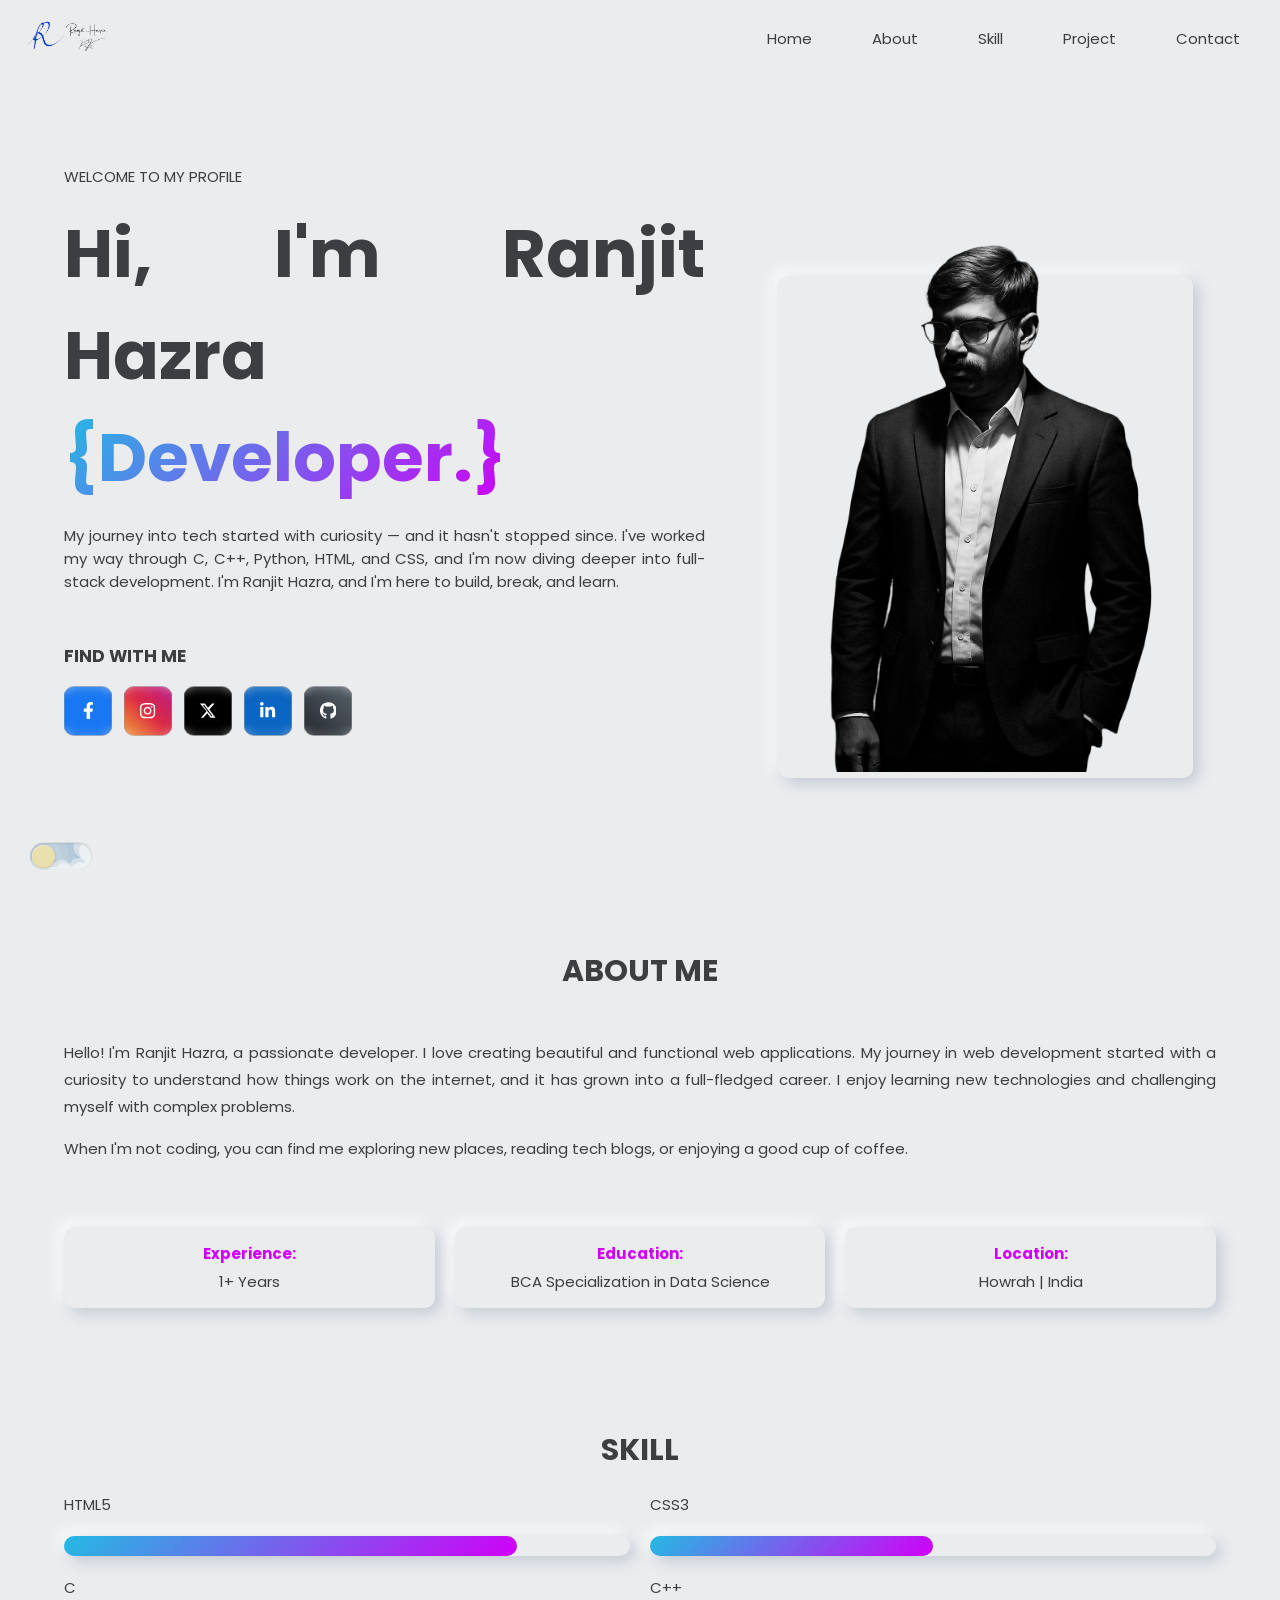
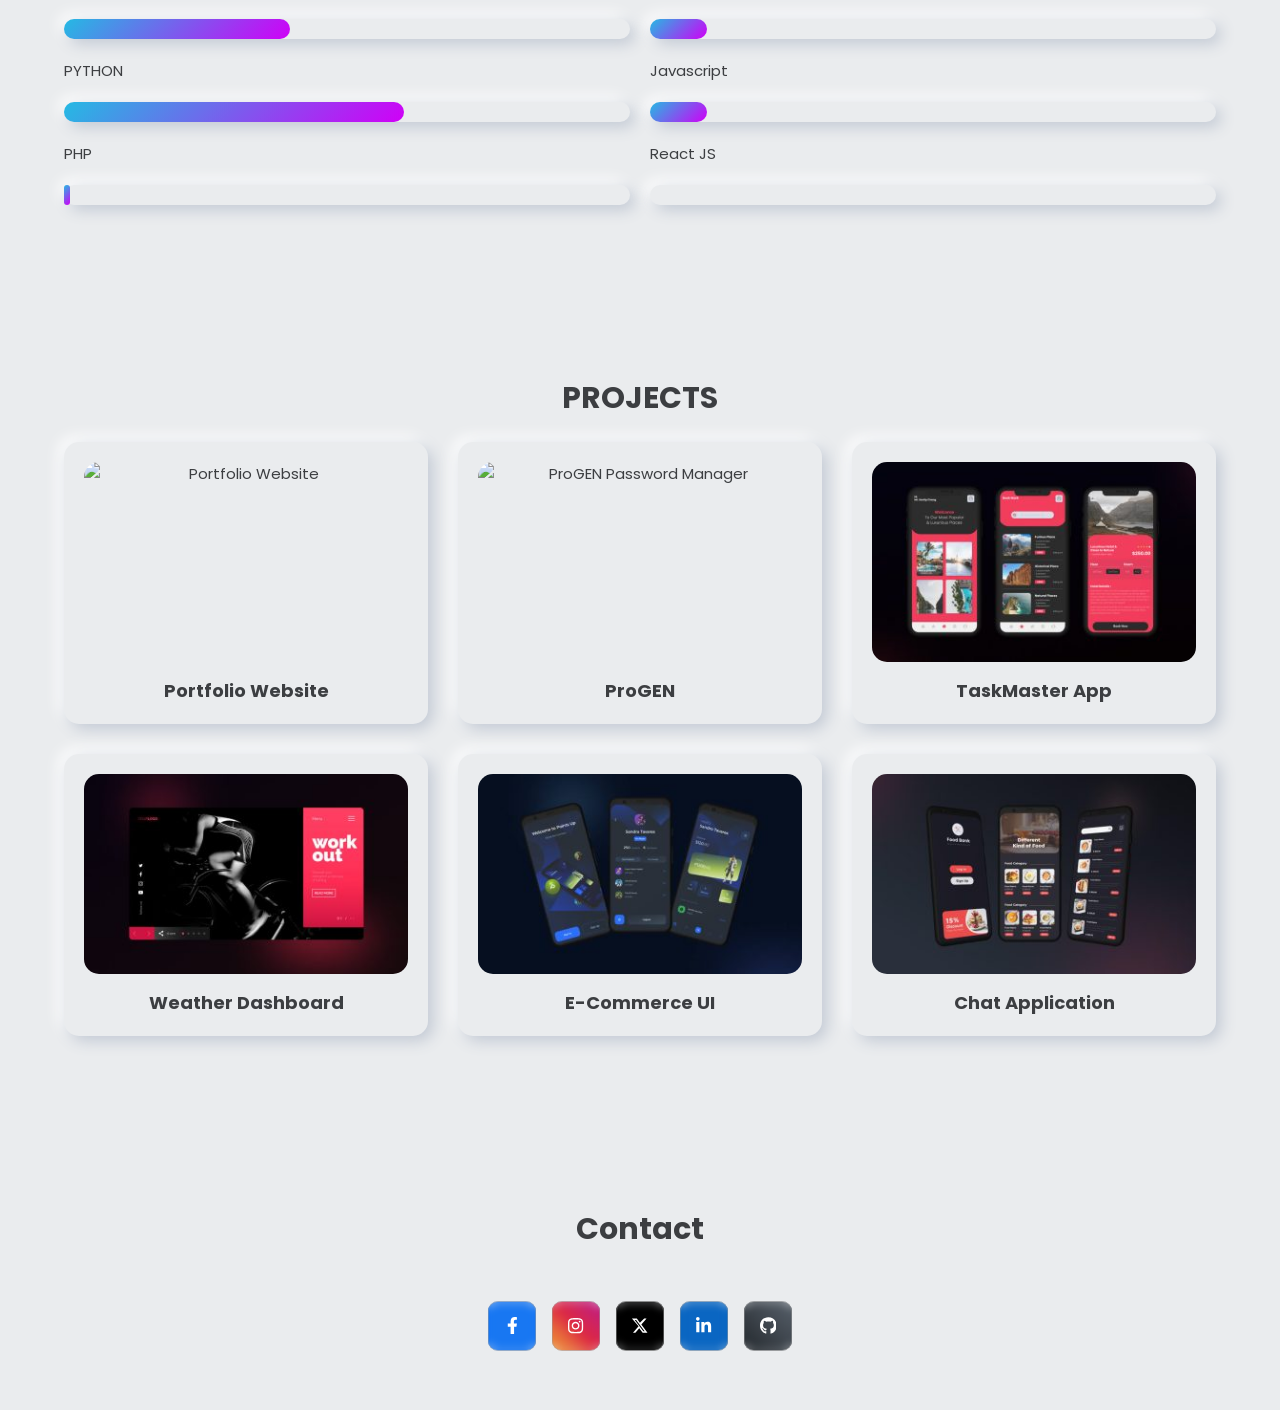
==== commit abe4a619: "minnor changes" ====
--- a/portfolio.html
+++ b/portfolio.html
@@ -5,7 +5,7 @@
     <meta charset="UTF-8">
     <meta http-equiv="X-UA-Compatible" content="IE=edge">
     <meta name="viewport" content="width=device-width, initial-scale=1.0">
-    <title>Ranjit Hazra|Portfolio</title>
+    <title>Ranjit Hazra | Portfolio</title>
     <link rel="stylesheet" href="style.css">
     <link rel="stylesheet" href="https://cdnjs.cloudflare.com/ajax/libs/font-awesome/6.3.0/css/all.min.css">
     <link href="https://unpkg.com/aos@2.3.1/dist/aos.css" rel="stylesheet">
@@ -88,7 +88,7 @@
                     </div>
                 </h1>
                 <p>
-                    My journey into tech started with curiosity — and it hasn't stopped since. I've worked my way through C, C++, Python, HTML, and CSS, and I'm now diving deeper into full-stack development. I'm Ranjit Hazra, and I'm here to build, break, and learn.
+                My journey into tech started with curiosity — and it hasn't stopped since. I've worked my way through C, C++, Python, HTML, and CSS, and I'm now diving deeper into full-stack development. I'm Ranjit Hazra, and I'm here to build, break, and learn.
                 </p>
                 <div class="find">
                     <h3>FIND WITH ME</h3>
@@ -162,17 +162,17 @@
             </div>
         </div>
 
-        <div id="about" class="about-section">
+        <div id="about" data-aos="fade-up">
             <h1 class="title">ABOUT ME</h1>
             <div class="about-content">
                 <div class="about-text">
                     <p>
-                        Hello! I'm Ranjit Hazra, a passionate developer. I love creating beautiful and functional web applications. 
-                        My journey in web development started with a curiosity to understand how things work on the internet, 
-                        and it has grown into a full-fledged career. I enjoy learning new technologies and challenging myself with complex problems.
+                    Hello! I'm Ranjit Hazra, a passionate developer. I love creating beautiful and functional web applications. 
+                    My journey in web development started with a curiosity to understand how things work on the internet, 
+                    and it has grown into a full-fledged career. I enjoy learning new technologies and challenging myself with complex problems.
                     </p>
                     <p>
-                        When I'm not coding, you can find me exploring new places, reading tech blogs, or enjoying a good cup of coffee.
+                    When I'm not coding, you can find me exploring new places, reading tech blogs, or enjoying a good cup of coffee.
                     </p>
                 </div>
                 <div class="about-details">
@@ -180,7 +180,7 @@
                         <strong>Experience:</strong> <span>1+ Years</span>
                     </div>
                     <div class="detail-item">
-                        <strong>Education:</strong> <span>BCA SPECIALIZATION IN DATA SCIENCE</span>
+                        <strong>Education:</strong> <span>BCA Specialization in Data Science</span>
                     </div>
                     <div class="detail-item">
                         <strong>Location:</strong> <span>Howrah | India</span>
@@ -189,7 +189,7 @@
             </div>
         </div>
 
-        <div id="skill">
+        <div id="skill" data-aos="fade-up">
             <h1 class="title">SKILL</h1>
             <div class="listSkill">
                 <div class="item">
@@ -252,7 +252,7 @@
                         <p class="project-desc">A secure password generator and manager to safely store your credentials.</p>
                         <div class="tech-stack">
                             <span>Python</span>
-                            <span>HTml</span><br>
+                            <span>Html</span><br>
                             <span>CSS</span>
                             <span>JavaScript</span>
                             <span>Flask</span>
